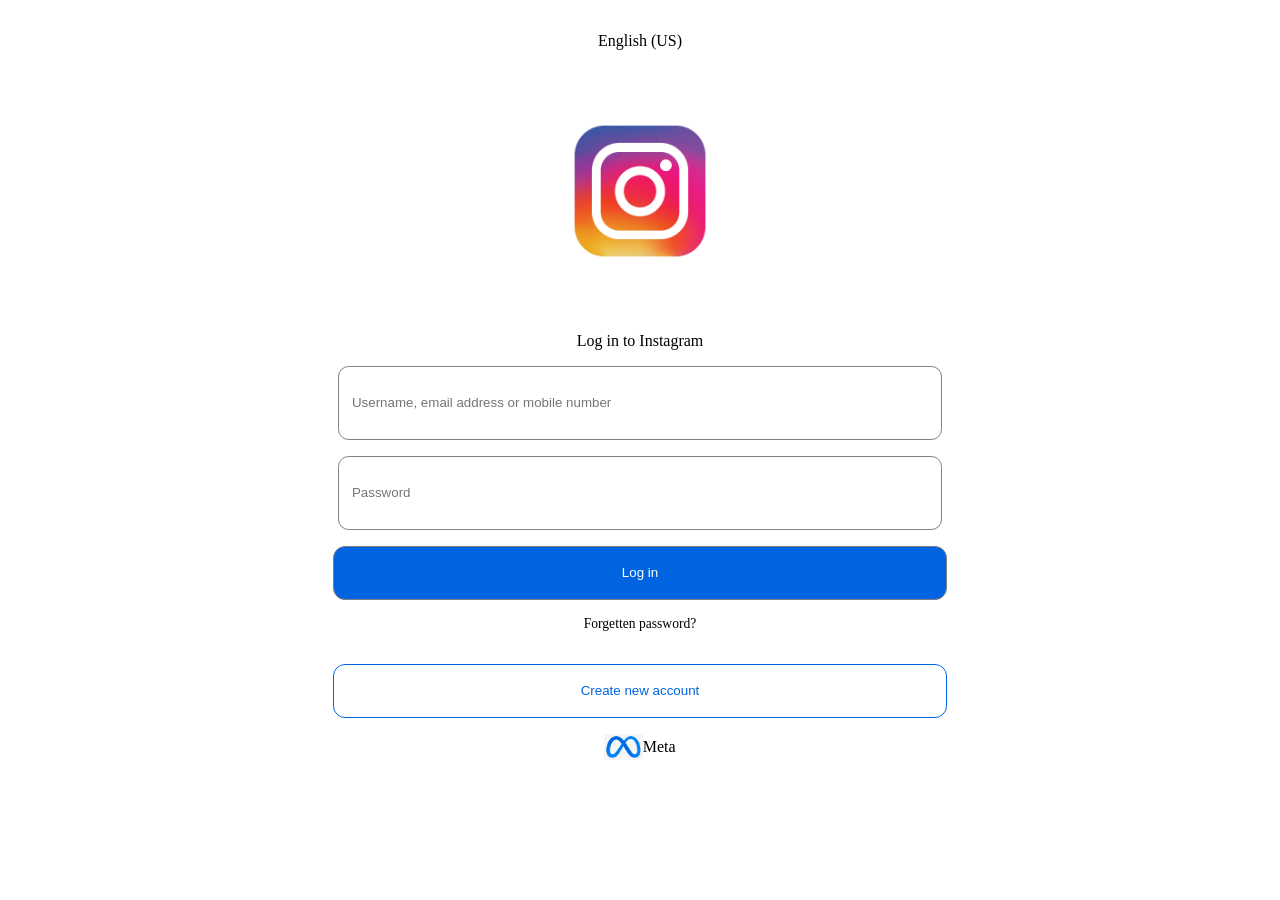
==== index.html @ 55e13ba8 "recreating ig" ====
<!DOCTYPE html>
<html lang="en">
<head>
  <meta charset="UTF-8">
  <meta name="viewport" content="width=device-width, initial-scale=1.0">
  <link rel="stylesheet" href="style.css">
  <title>Instagram.com</title>
</head>
<body>
  
  <div class="flex-con">

    <p>English (US)</p>

    <img src="./instagram-logo.webp" class="logo">

    <form action="#">
      <p>Log in to Instagram</p>
      <input type="email" placeholder="Username, email address or mobile number" id="email">
      <input type="password" placeholder="Password" id="password">
      <button type="submit">Log in</button>
      <p class="fp">Forgetten password?</p>
    </form>

    <div class="close">
      <button class="create">Create new account</button>
      <div><img src="./meta.jpg" class="meta"> <p>Meta</p></div>
    </div>

  </div>

  <script src="script.js"></script>
</body>
</html>
---- style.css ----
*{
  margin: 0;
  padding: 0;
}

body{
  padding: 2em;
  scroll-behavior: smooth;
  font-family: noto sans;
}


.flex-con{
  gap: 2em;
  display: flex;
  align-items: center;
  flex-direction: column;
}

.logo{
  width: 17vw;
}

form{
  gap: 1em;
  display: flex;
  align-items: center;
  flex-direction: column;
}

input{
  width: 45vw;
  height: 8vh;
  display: block;
  padding: 0em 1em;
  border-radius: .8em;
  border: .5px solid grey;
  /* margin-bottom: 1em; */
}

input::placeholder{
  /* padding: 1em; */
}

form button{
  width: 48vw;
  height: 6vh;
  color: white;
  border-radius: .9em;
  border: .5px solid grey;
  background-color: #0064E0;
}

button,
.fp{
  cursor: pointer;
}

.fp{
  font-size: .85em;
}

.fp:hover{
  text-decoration: underline;
}


.close{
  gap: 1em;
  display: flex;
  align-items: center;
  flex-direction: column;
}

.close div{
  display: flex;
  align-items: center;
}

.create{
  width: 48vw;
  height: 6vh;
  display: block;
  color: #0064E0;
  border-radius: .9em;
  border: .5px solid #0064E0;
  background-color: white;
}

.meta{
  width: 3vw;
}



/*FORGOTTEN PASSWORD CSS*/

.forgotten{
  gap: 1em;
  padding: 2em;
  display: flex;
  align-items: left;
  flex-direction: column;
}

.forgotten p{
  font-size: .8em;
}

.acc{
  gap: 1em;
  display: flex;
  align-items: left;
  flex-direction: column;
}

.log{
  width: 48vw;
  height: 6vh;
  color: white;
  border-radius: .9em;
  border: .5px solid grey;
  background-color: #0064E0;
}
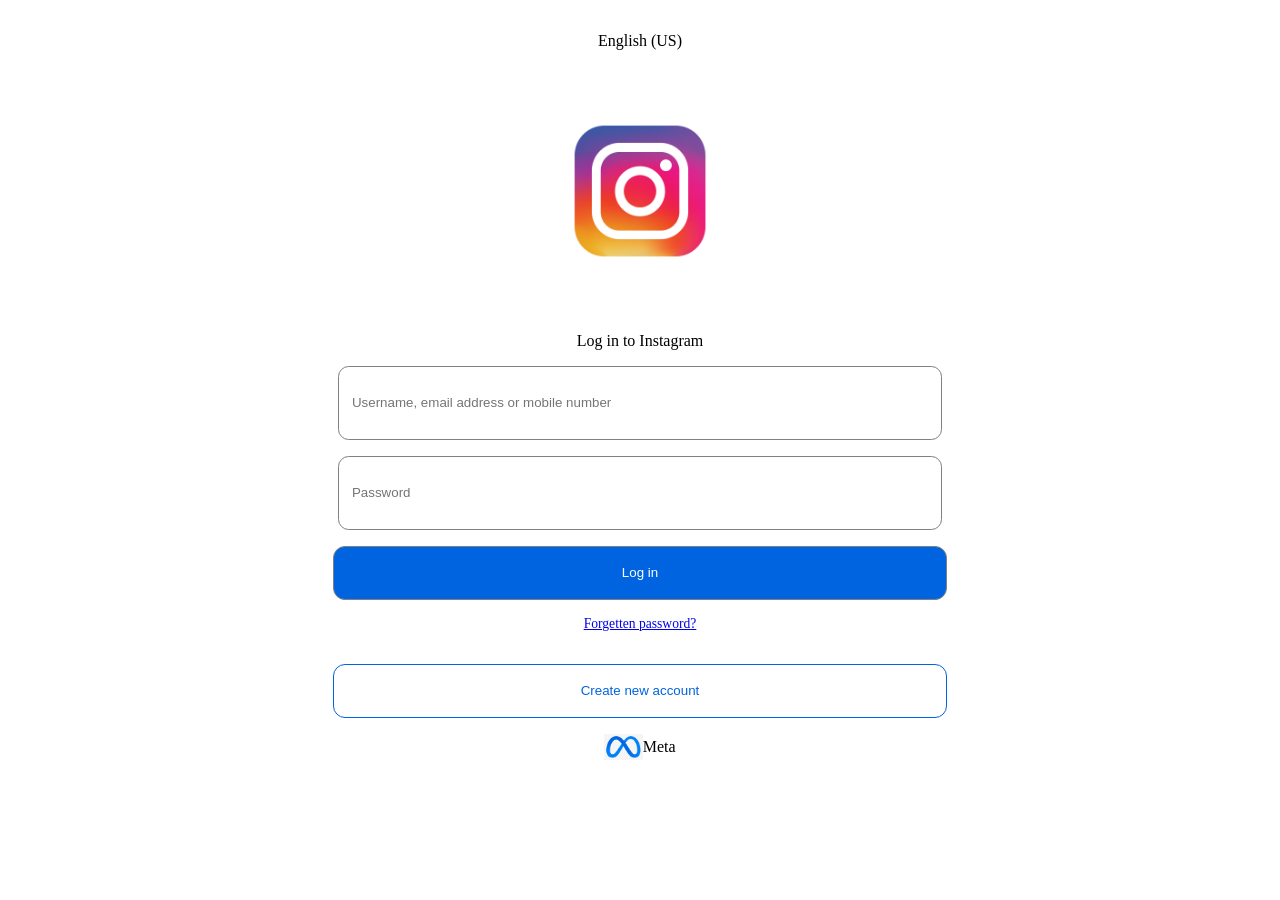
==== commit 9f89f4e4: "Update index.html" ====
--- a/index.html
+++ b/index.html
@@ -19,7 +19,7 @@
       <input type="email" placeholder="Username, email address or mobile number" id="email">
       <input type="password" placeholder="Password" id="password">
       <button type="submit">Log in</button>
-      <p class="fp">Forgetten password?</p>
+      <a href=">fordetten.html"<p class="fp">Forgetten password?</p></a>
     </form>
 
     <div class="close">
--- a/style.css
+++ b/style.css
@@ -52,15 +52,18 @@
 }
 
 button,
-.fp{
+.fp,
+.fp2{
   cursor: pointer;
 }
 
-.fp{
+.fp,
+.fp2{
   font-size: .85em;
 }
 
-.fp:hover{
+.fp:hover,
+.fp2:hover{
   text-decoration: underline;
 }
 
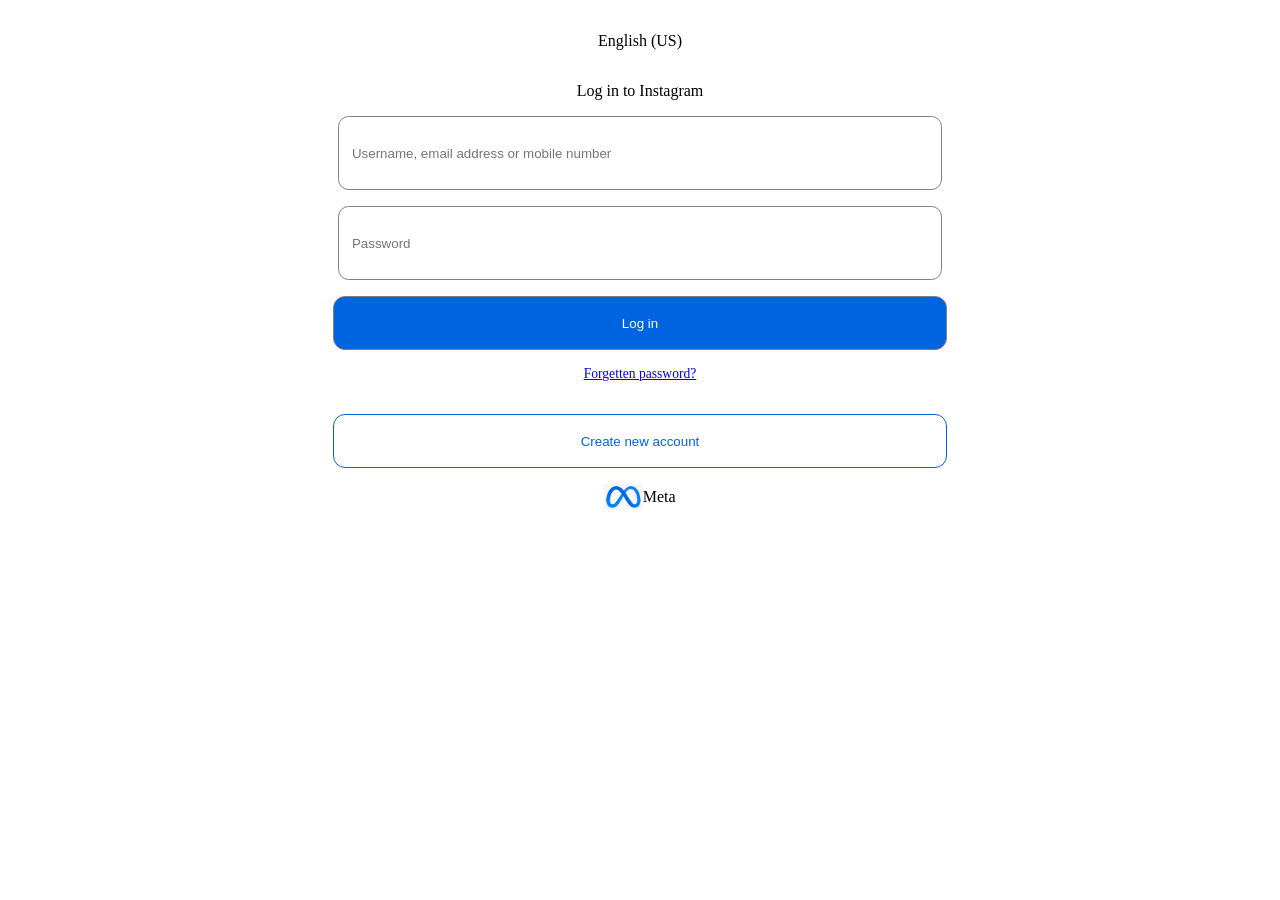
==== commit 59e55da4: "Update index.html" ====
--- a/index.html
+++ b/index.html
@@ -12,14 +12,14 @@
 
     <p>English (US)</p>
 
-    <img src="./instagram-logo.webp" class="logo">
+    
 
     <form action="#">
       <p>Log in to Instagram</p>
       <input type="email" placeholder="Username, email address or mobile number" id="email">
       <input type="password" placeholder="Password" id="password">
       <button type="submit">Log in</button>
-      <a href=">fordetten.html"<p class="fp">Forgetten password?</p></a>
+      <a href="fordetten-password.html"><p class="fp">Forgetten password?</p></a>
     </form>
 
     <div class="close">
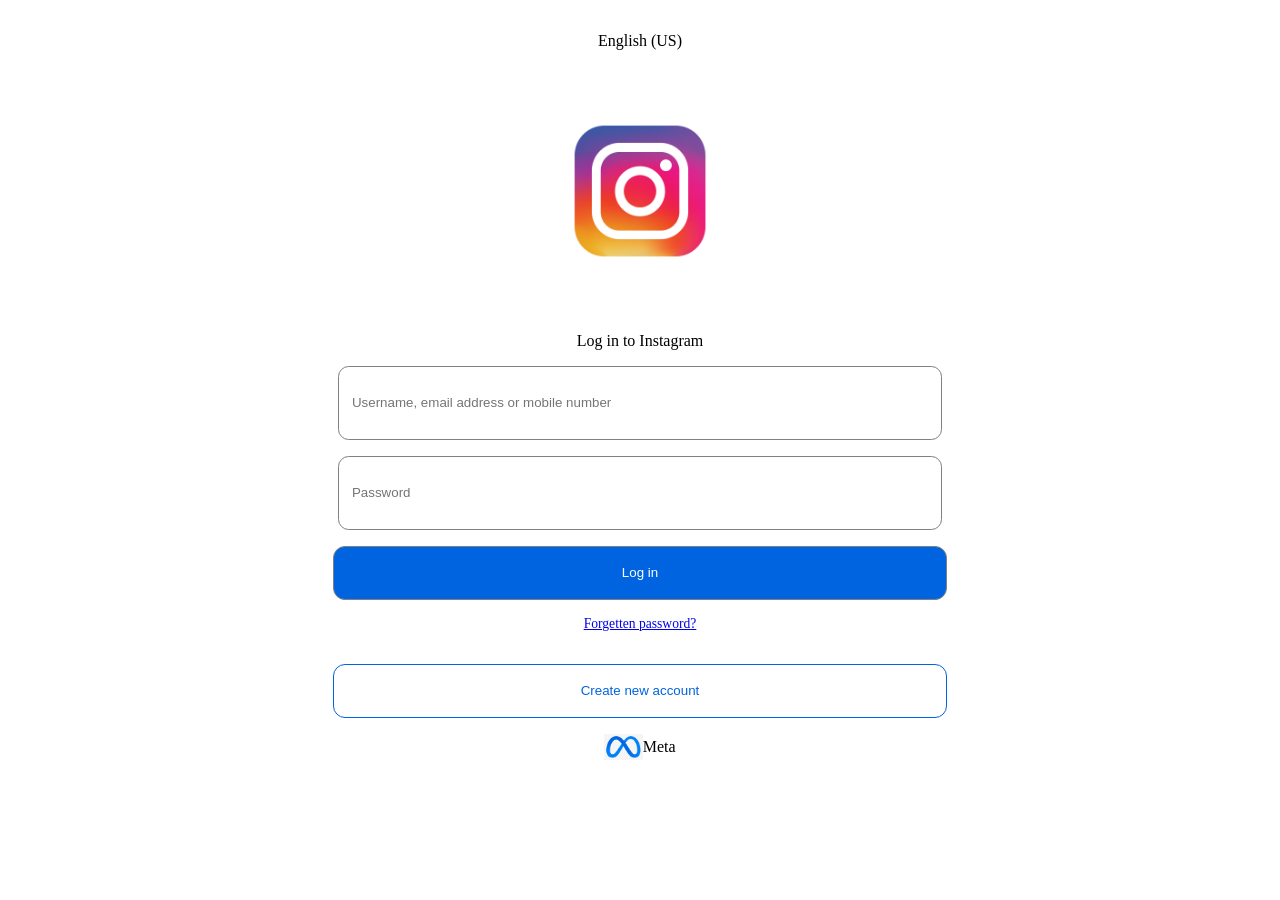
==== commit ab080cdb: "Update index.html" ====
--- a/index.html
+++ b/index.html
@@ -12,7 +12,7 @@
 
     <p>English (US)</p>
 
-    
+         <img src="./instagram-logo.webp" class="logo">
 
     <form action="#">
       <p>Log in to Instagram</p>
